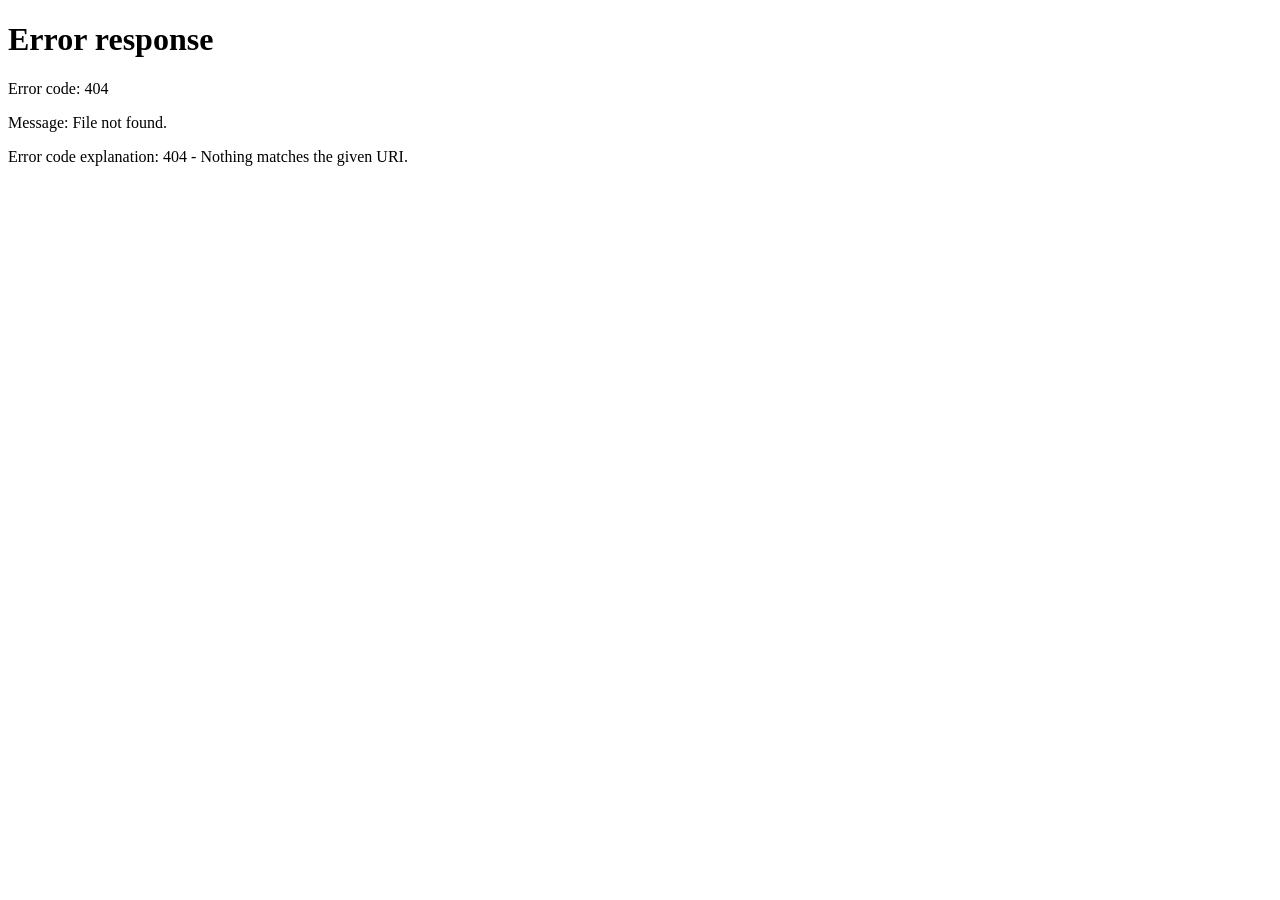
==== index.html @ 76b03b21 "Add files via upload" ====
<!DOCTYPE html>
<html lang="en">
<head>
  <meta charset="UTF-8" />
  <meta name="viewport" content="width=device-width, initial-scale=1.0" />
  <title>NeuroNudge — Predictive Wellness Tracking</title>
  <meta name="description" content="A calm daily wellness tracker that forecasts dips in mental well-being and nudges you with small, kind actions." />
  <link rel="stylesheet" href="/style.css" />
</head>
<body>
  <nav class="nav">
    <div class="brand">Neuro<span>Nudge</span></div>
    <div class="links">
      <a href="/login">Log in</a>
      <a href="/signup">Sign up</a>
    </div>
  </nav>

  <section class="hero">
    <h1>Small nudges. Steadier days.</h1>
    <p>
      NeuroNudge learns from your sleep, stress, screen time, and movement to
      forecast dips in well-being over the next 48 hours — and gently suggests
      what to do about them.
    </p>
    <div class="cta">
      <a class="btn" href="/signup">Start tracking</a>
      <a class="btn ghost" href="/login">I already have an account</a>
    </div>
  </section>

  <section class="features container">
    <div class="feature"><h3>Daily wellness log</h3><p>Four quick metrics, thirty seconds a day.</p></div>
    <div class="feature"><h3>Predictive engine</h3><p>A Decision Tree model flags likely dips before they happen.</p></div>
    <div class="feature"><h3>Smart nudges</h3><p>Kind, actionable suggestions tuned to your inputs.</p></div>
    <div class="feature"><h3>Private by design</h3><p>Your data is yours. Passwords are hashed, sessions are signed.</p></div>
  </section>

  <script src="/app.js"></script>
</body>
</html>
---- style.css ----
/* --------------------------------------------------------------------------
   NeuroNudge design system
   Calming palette: soft sage, muted sky-blue, warm off-white.
   No pure black/white, no harsh gradients — designed to be easy on the eyes.
   -------------------------------------------------------------------------- */
:root {
  --bg:            #f5f7f3;
  --surface:       #ffffff;
  --surface-alt:   #eef2ec;
  --border:        #dbe3d9;
  --text:          #2f3a33;
  --text-muted:    #6b7b6f;
  --primary:       #6ba292;   /* sage green */
  --primary-dark:  #4e8577;
  --accent:        #8fb8d1;   /* muted sky */
  --warning:       #d9a566;
  --danger:        #c97b7b;
  --radius:        14px;
  --shadow:        0 4px 20px rgba(60, 80, 65, 0.06);
  --font:          -apple-system, BlinkMacSystemFont, "Segoe UI", "Inter", sans-serif;
}

* { box-sizing: border-box; }
html, body { margin: 0; padding: 0; }
body {
  font-family: var(--font);
  background: var(--bg);
  color: var(--text);
  line-height: 1.55;
  -webkit-font-smoothing: antialiased;
}
a { color: var(--primary-dark); text-decoration: none; }
a:hover { text-decoration: underline; }

/* ---------- Layout ---------- */
.nav {
  display: flex; align-items: center; justify-content: space-between;
  padding: 18px 32px;
  background: var(--surface);
  border-bottom: 1px solid var(--border);
}
.nav .brand {
  font-weight: 700; font-size: 20px; letter-spacing: -0.01em;
  color: var(--primary-dark);
}
.nav .brand span { color: var(--accent); }
.nav .links a { margin-left: 20px; font-weight: 500; color: var(--text); }

.container { max-width: 1080px; margin: 0 auto; padding: 32px; }
.narrow    { max-width: 440px; margin: 60px auto; padding: 32px; }

/* ---------- Cards ---------- */
.card {
  background: var(--surface);
  border: 1px solid var(--border);
  border-radius: var(--radius);
  padding: 28px;
  box-shadow: var(--shadow);
}
.card + .card { margin-top: 20px; }
.card h2 { margin: 0 0 6px; font-size: 20px; }
.card p.sub { margin: 0 0 20px; color: var(--text-muted); font-size: 14px; }

/* ---------- Hero (landing) ---------- */
.hero {
  padding: 90px 32px 60px;
  text-align: center;
  background: linear-gradient(180deg, #eef4ef 0%, var(--bg) 100%);
}
.hero h1 {
  font-size: 44px; margin: 0 0 16px; letter-spacing: -0.02em;
  color: var(--primary-dark);
}
.hero p { font-size: 18px; color: var(--text-muted); max-width: 620px; margin: 0 auto 28px; }
.hero .cta { display: inline-flex; gap: 12px; }

.features {
  display: grid; gap: 20px; grid-template-columns: repeat(auto-fit, minmax(240px, 1fr));
  padding: 40px 32px;
}
.feature {
  background: var(--surface);
  border: 1px solid var(--border);
  border-radius: var(--radius);
  padding: 24px;
}
.feature h3 { margin: 0 0 8px; color: var(--primary-dark); }
.feature p  { margin: 0; color: var(--text-muted); font-size: 14px; }

/* ---------- Forms ---------- */
label {
  display: block; font-size: 13px; font-weight: 600;
  color: var(--text-muted); margin: 14px 0 6px;
  text-transform: uppercase; letter-spacing: 0.04em;
}
input, select {
  width: 100%; padding: 12px 14px;
  border: 1px solid var(--border); border-radius: 10px;
  background: var(--surface-alt); color: var(--text);
  font-size: 15px; font-family: inherit;
  transition: border-color 0.15s, background 0.15s;
}
input:focus, select:focus {
  outline: none;
  border-color: var(--primary);
  background: var(--surface);
}

.btn {
  display: inline-block; padding: 12px 22px;
  border: none; border-radius: 10px;
  background: var(--primary); color: #fff;
  font-size: 15px; font-weight: 600; cursor: pointer;
  transition: background 0.15s, transform 0.05s;
}
.btn:hover  { background: var(--primary-dark); }
.btn:active { transform: translateY(1px); }
.btn.ghost  { background: transparent; color: var(--primary-dark); border: 1px solid var(--border); }
.btn.full   { width: 100%; margin-top: 20px; }

/* ---------- Dashboard grid ---------- */
.grid {
  display: grid; gap: 20px;
  grid-template-columns: 1fr 1fr;
}
@media (max-width: 800px) { .grid { grid-template-columns: 1fr; } }

/* ---------- Nudges ---------- */
.risk-pill {
  display: inline-block; padding: 4px 12px; border-radius: 999px;
  font-size: 12px; font-weight: 600; text-transform: uppercase; letter-spacing: 0.05em;
}
.risk-low      { background: #dcece2; color: #386b56; }
.risk-moderate { background: #f4e6cf; color: #8a6021; }
.risk-high     { background: #f2d6d6; color: #8f3b3b; }

.nudge-list { list-style: none; padding: 0; margin: 16px 0 0; }
.nudge-list li {
  padding: 12px 14px; margin-bottom: 8px;
  background: var(--surface-alt);
  border-left: 3px solid var(--primary);
  border-radius: 8px;
  font-size: 14px;
}

/* ---------- Log history table ---------- */
table { width: 100%; border-collapse: collapse; margin-top: 12px; }
th, td { padding: 10px 12px; text-align: left; font-size: 14px; border-bottom: 1px solid var(--border); }
th { color: var(--text-muted); font-weight: 600; font-size: 12px; text-transform: uppercase; }

/* ---------- Toast ---------- */
.toast {
  position: fixed; bottom: 24px; right: 24px;
  padding: 12px 18px; border-radius: 10px;
  background: var(--primary-dark); color: #fff;
  box-shadow: var(--shadow);
  opacity: 0; transform: translateY(10px);
  transition: opacity 0.2s, transform 0.2s;
  pointer-events: none;
}
.toast.show { opacity: 1; transform: translateY(0); }
.toast.error { background: var(--danger); }

.muted { color: var(--text-muted); font-size: 14px; }
.center { text-align: center; }
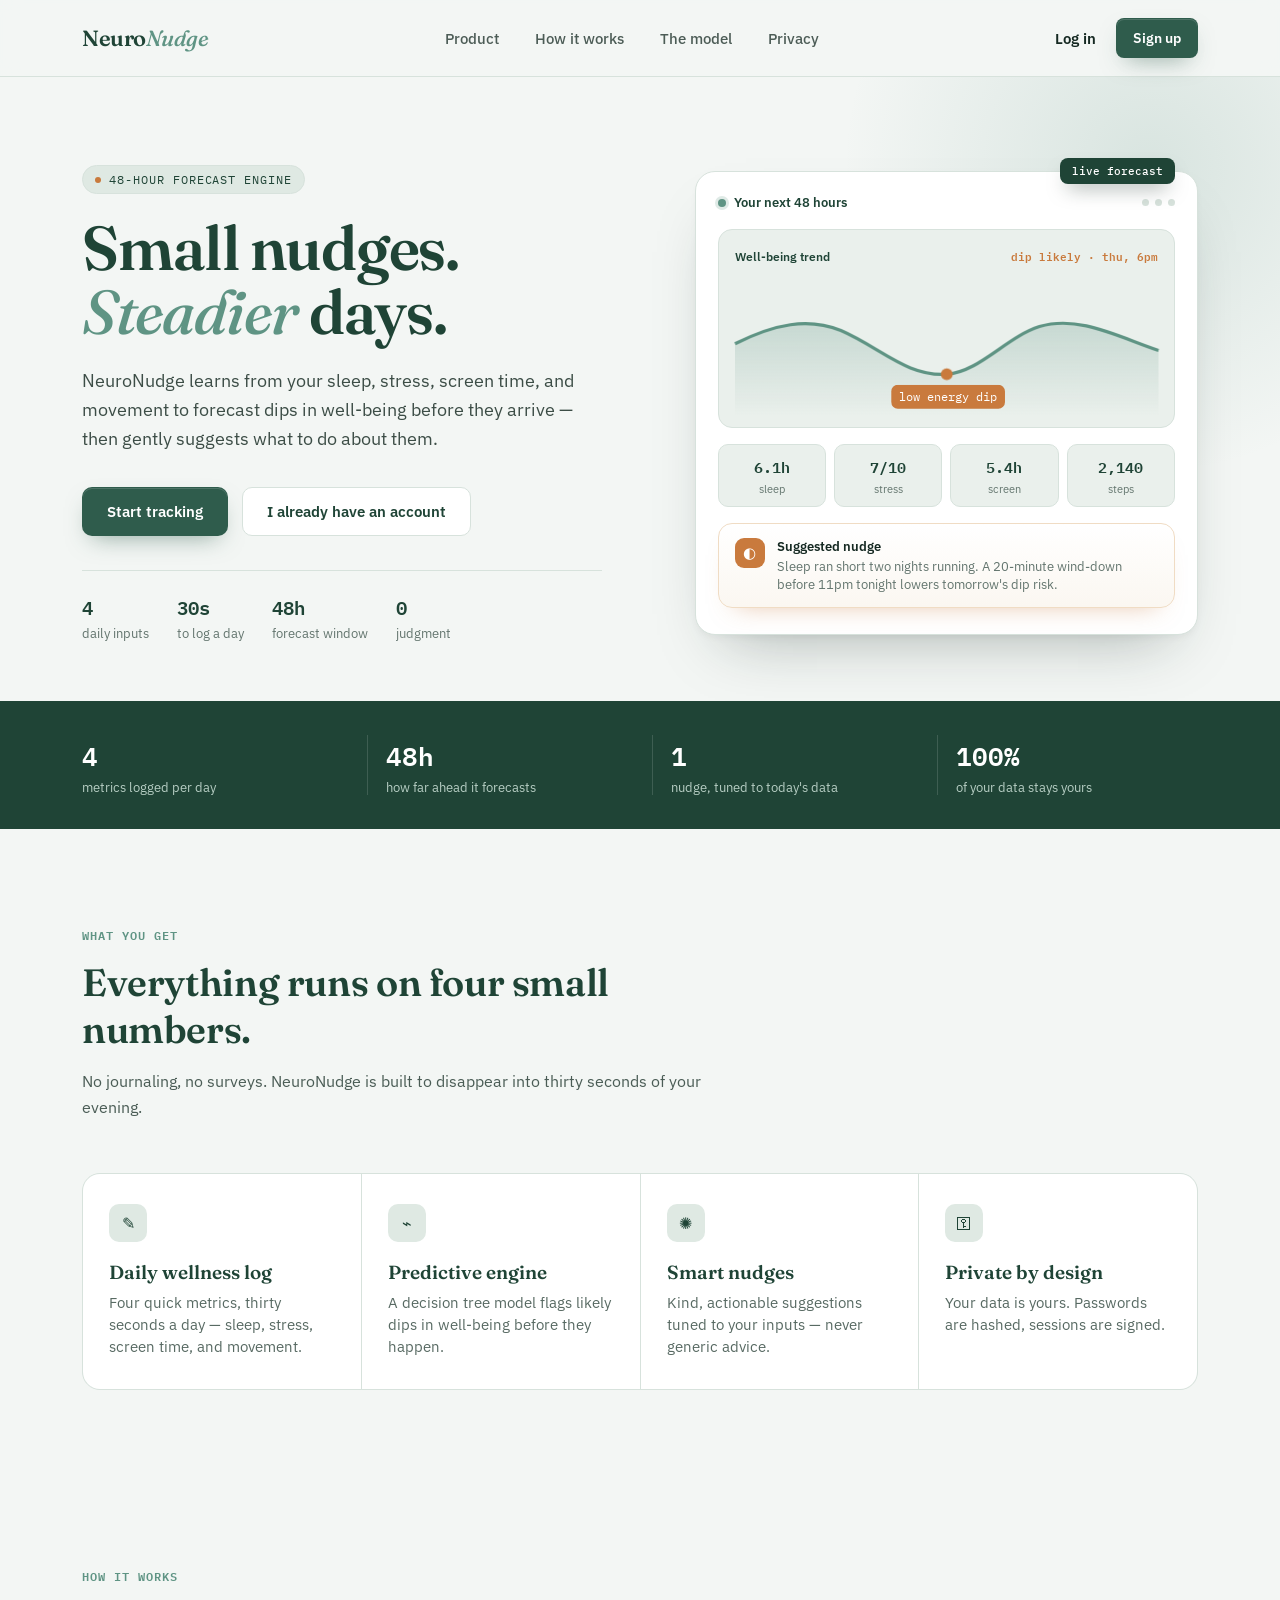
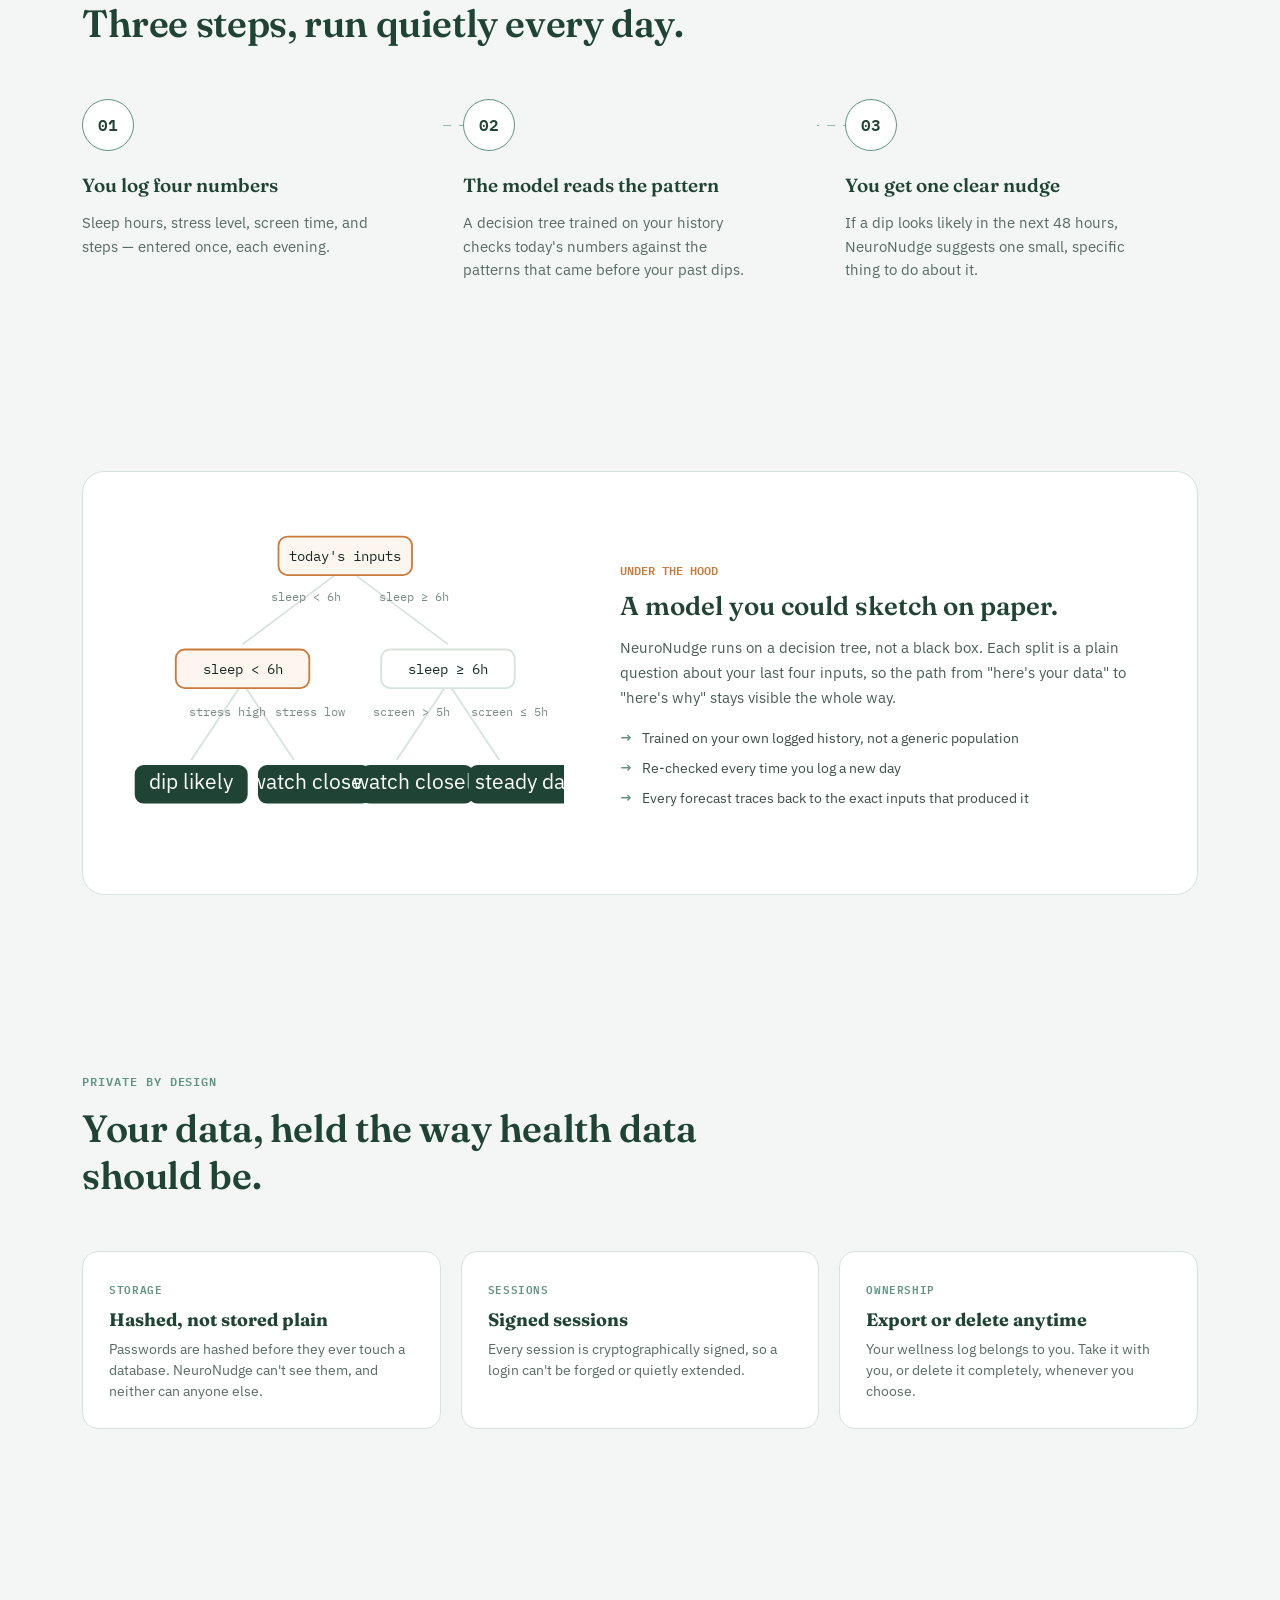
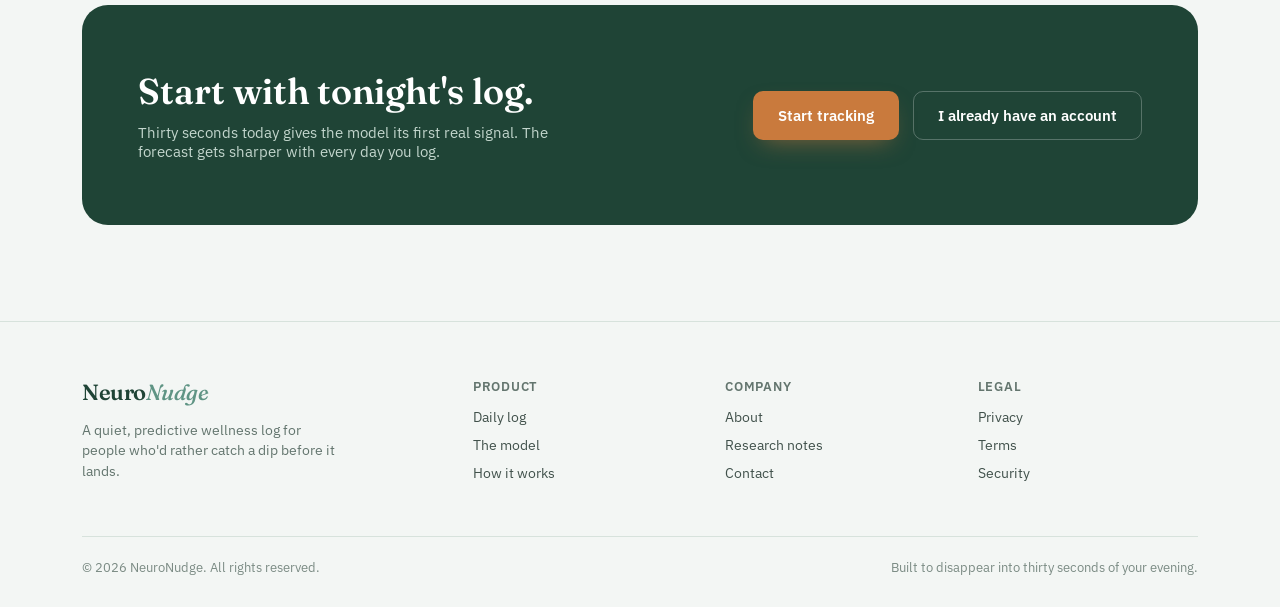
==== commit b71a5f29: "Update index.html" ====
--- a/index.html
+++ b/index.html
@@ -1,41 +1,626 @@
 <!DOCTYPE html>
 <html lang="en">
 <head>
-  <meta charset="UTF-8" />
-  <meta name="viewport" content="width=device-width, initial-scale=1.0" />
-  <title>NeuroNudge — Predictive Wellness Tracking</title>
-  <meta name="description" content="A calm daily wellness tracker that forecasts dips in mental well-being and nudges you with small, kind actions." />
-  <link rel="stylesheet" href="/style.css" />
+<meta charset="UTF-8" />
+<meta name="viewport" content="width=device-width, initial-scale=1.0" />
+<title>NeuroNudge — Predictive Wellness Tracking</title>
+<meta name="description" content="A calm daily wellness tracker that forecasts dips in mental well-being and nudges you with small, kind actions." />
+<link rel="preconnect" href="https://fonts.googleapis.com">
+<link href="https://fonts.googleapis.com/css2?family=Fraunces:ital,opsz,wght@0,9..144,400;0,9..144,500;0,9..144,600;0,9..144,700;1,9..144,500&family=IBM+Plex+Sans:wght@400;500;600;700&family=IBM+Plex+Mono:wght@400;500;600&display=swap" rel="stylesheet">
+<style>
+:root{
+  --ink:#152922;
+  --forest:#2f5c4c;
+  --forest-dark:#1f4436;
+  --sage:#5f9484;
+  --sage-soft:#8fb6a9;
+  --mist:#dfe9e3;
+  --paper:#f3f6f4;
+  --paper-deep:#eaf0ec;
+  --amber:#c97a3d;
+  --amber-soft:#f0dcc4;
+  --line:#d7e2dc;
+  --white:#ffffff;
+
+  --display: 'Fraunces', serif;
+  --body: 'IBM Plex Sans', sans-serif;
+  --mono: 'IBM Plex Mono', monospace;
+}
+
+*{box-sizing:border-box;}
+html{scroll-behavior:smooth;}
+body{
+  margin:0;
+  font-family:var(--body);
+  color:var(--ink);
+  background:var(--paper);
+  -webkit-font-smoothing:antialiased;
+}
+img,svg{display:block;max-width:100%;}
+a{color:inherit;text-decoration:none;}
+.container{max-width:1180px;margin:0 auto;padding:0 32px;}
+@media (max-width:640px){.container{padding:0 20px;}}
+
+/* ---------- NAV ---------- */
+.nav{
+  position:sticky;top:0;z-index:50;
+  background:rgba(243,246,244,0.86);
+  backdrop-filter:blur(10px);
+  border-bottom:1px solid var(--line);
+}
+.nav-inner{
+  max-width:1180px;margin:0 auto;padding:18px 32px;
+  display:flex;align-items:center;justify-content:space-between;
+}
+.brand{font-family:var(--display);font-weight:600;font-size:22px;letter-spacing:-0.02em;color:var(--forest-dark);}
+.brand span{color:var(--sage);font-style:italic;font-weight:500;}
+.nav-links{display:flex;align-items:center;gap:36px;}
+.nav-links a.link{font-size:14.5px;font-weight:500;color:var(--ink);opacity:0.75;transition:opacity .15s;}
+.nav-links a.link:hover{opacity:1;}
+.nav-cta{display:flex;align-items:center;gap:20px;}
+.nav-cta a.login{font-size:14.5px;font-weight:600;}
+@media (max-width:860px){.nav-links a.link{display:none;}}
+
+/* ---------- BUTTONS ---------- */
+.btn{
+  display:inline-flex;align-items:center;justify-content:center;gap:8px;
+  padding:14px 24px;border-radius:10px;
+  font-family:var(--body);font-weight:600;font-size:15px;
+  border:1px solid transparent;cursor:pointer;
+  transition:transform .15s ease, box-shadow .15s ease, background .15s ease;
+}
+.btn-primary{
+  background:var(--forest);color:var(--white);
+  box-shadow:0 1px 0 rgba(255,255,255,0.15) inset, 0 10px 24px -10px rgba(47,92,76,0.55);
+}
+.btn-primary:hover{transform:translateY(-1px);box-shadow:0 1px 0 rgba(255,255,255,0.15) inset, 0 14px 28px -10px rgba(47,92,76,0.6);}
+.btn-ghost{
+  background:var(--white);color:var(--forest-dark);border:1px solid var(--line);
+}
+.btn-ghost:hover{border-color:var(--sage);}
+.btn-sm{padding:10px 16px;font-size:13.5px;border-radius:8px;}
+
+/* ---------- HERO ---------- */
+.hero{
+  padding:88px 0 60px;
+  position:relative;
+  overflow:hidden;
+}
+.hero::before{
+  content:"";
+  position:absolute;top:-220px;right:-180px;width:620px;height:620px;
+  background:radial-gradient(circle, rgba(95,148,132,0.18), transparent 70%);
+  z-index:0;
+}
+.hero-grid{
+  position:relative;z-index:1;
+  display:grid;grid-template-columns:1.05fr 0.95fr;gap:56px;align-items:center;
+}
+@media (max-width:960px){.hero-grid{grid-template-columns:1fr;}}
+
+.eyebrow{
+  display:inline-flex;align-items:center;gap:8px;
+  font-family:var(--mono);font-size:12px;letter-spacing:0.08em;text-transform:uppercase;
+  color:var(--forest-dark);background:var(--mist);
+  border:1px solid var(--line);padding:6px 12px;border-radius:100px;
+  margin-bottom:22px;
+}
+.eyebrow .dot{width:6px;height:6px;border-radius:50%;background:var(--amber);}
+
+h1.headline{
+  font-family:var(--display);
+  font-size:clamp(40px, 5.4vw, 62px);
+  line-height:1.04;
+  font-weight:600;
+  letter-spacing:-0.02em;
+  margin:0 0 22px;
+  color:var(--forest-dark);
+}
+h1.headline em{font-style:italic;font-weight:500;color:var(--sage);}
+
+.hero p.lede{
+  font-size:18px;line-height:1.6;color:#3c4d46;
+  max-width:520px;margin:0 0 34px;
+}
+
+.cta-row{display:flex;gap:14px;flex-wrap:wrap;margin-bottom:34px;}
+
+.trust-row{display:flex;gap:28px;flex-wrap:wrap;padding-top:22px;border-top:1px solid var(--line);max-width:520px;}
+.trust-item{display:flex;flex-direction:column;gap:2px;}
+.trust-item .num{font-family:var(--mono);font-weight:600;font-size:19px;color:var(--forest-dark);}
+.trust-item .label{font-size:12.5px;color:#63756e;}
+
+/* ---------- HERO DASHBOARD MOCKUP ---------- */
+.mock-wrap{position:relative;z-index:1;}
+.mock-card{
+  background:var(--white);
+  border:1px solid var(--line);
+  border-radius:20px;
+  box-shadow:0 30px 60px -30px rgba(21,41,34,0.35), 0 4px 10px -4px rgba(21,41,34,0.08);
+  padding:22px 22px 26px;
+  position:relative;
+}
+.mock-topbar{display:flex;align-items:center;justify-content:space-between;margin-bottom:18px;}
+.mock-title{font-size:13px;font-weight:600;color:var(--forest-dark);display:flex;align-items:center;gap:8px;}
+.mock-title .ring{width:8px;height:8px;border-radius:50%;background:var(--sage);box-shadow:0 0 0 3px rgba(95,148,132,0.2);}
+.mock-window-dots{display:flex;gap:6px;}
+.mock-window-dots span{width:7px;height:7px;border-radius:50%;background:var(--line);}
+
+.chart-box{
+  background:var(--paper-deep);
+  border:1px solid var(--line);
+  border-radius:14px;
+  padding:16px 16px 10px;
+  margin-bottom:16px;
+}
+.chart-label-row{display:flex;justify-content:space-between;align-items:baseline;margin-bottom:6px;}
+.chart-label-row .t{font-size:12px;font-weight:600;color:var(--forest-dark);}
+.chart-label-row .m{font-family:var(--mono);font-size:11px;color:var(--amber);font-weight:600;}
+.chart-svg{width:100%;height:auto;overflow:visible;}
+.wave-path{
+  fill:none;stroke:var(--sage);stroke-width:2.4;
+  stroke-dasharray:600;stroke-dashoffset:600;
+  animation:draw 1.8s ease forwards .3s;
+}
+.wave-fill{opacity:0;animation:fadein .6s ease forwards 1.6s;}
+.dip-marker circle{fill:var(--amber);}
+.dip-marker{opacity:0;animation:fadein .5s ease forwards 1.9s;}
+.dip-tooltip{opacity:0;animation:fadein .5s ease forwards 2.2s;}
+@keyframes draw{to{stroke-dashoffset:0;}}
+@keyframes fadein{to{opacity:1;}}
+@media (prefers-reduced-motion: reduce){
+  .wave-path{stroke-dasharray:none;stroke-dashoffset:0;animation:none;}
+  .wave-fill,.dip-marker,.dip-tooltip{opacity:1;animation:none;}
+}
+
+.metric-grid{display:grid;grid-template-columns:repeat(4,1fr);gap:8px;margin-bottom:16px;}
+.metric{
+  background:var(--paper-deep);border:1px solid var(--line);border-radius:10px;
+  padding:10px 8px;text-align:center;
+}
+.metric .v{font-family:var(--mono);font-weight:600;font-size:15px;color:var(--forest-dark);}
+.metric .k{font-size:10.5px;color:#63756e;margin-top:2px;}
+
+.nudge-pop{
+  display:flex;gap:12px;align-items:flex-start;
+  background:linear-gradient(180deg, #fff, #fbf7f1);
+  border:1px solid var(--amber-soft);
+  border-radius:14px;padding:14px 16px;
+  box-shadow:0 14px 26px -18px rgba(201,122,61,0.5);
+}
+.nudge-icon{
+  width:30px;height:30px;border-radius:9px;background:var(--amber);flex:none;
+  display:flex;align-items:center;justify-content:center;color:#fff;font-size:15px;
+}
+.nudge-copy .t{font-size:13px;font-weight:600;color:var(--ink);margin-bottom:2px;}
+.nudge-copy .d{font-size:12.5px;color:#63756e;line-height:1.45;}
+
+.mock-float-tag{
+  position:absolute;top:-14px;right:22px;
+  background:var(--forest-dark);color:#fff;
+  font-family:var(--mono);font-size:11px;font-weight:500;
+  padding:6px 12px;border-radius:8px;
+  box-shadow:0 10px 20px -8px rgba(21,41,34,0.5);
+}
+
+/* ---------- STAT STRIP ---------- */
+.strip{background:var(--forest-dark);color:#eef4f1;padding:34px 0;}
+.strip-grid{display:grid;grid-template-columns:repeat(4,1fr);gap:24px;}
+@media (max-width:760px){.strip-grid{grid-template-columns:repeat(2,1fr);row-gap:28px;}}
+.strip-item{border-left:1px solid rgba(255,255,255,0.14);padding-left:18px;}
+.strip-item:first-child{border-left:none;padding-left:0;}
+@media (max-width:760px){.strip-item{border-left:none;padding-left:0;}}
+.strip-item .v{font-family:var(--mono);font-size:26px;font-weight:600;color:#fff;}
+.strip-item .k{font-size:12.5px;color:#b7cec4;margin-top:4px;}
+
+/* ---------- SECTION HEADERS ---------- */
+.section{padding:96px 0;}
+.section-tight{padding:80px 0;}
+.section-head{max-width:640px;margin-bottom:52px;}
+.section-eyebrow{
+  font-family:var(--mono);font-size:12px;letter-spacing:0.08em;text-transform:uppercase;
+  color:var(--sage);font-weight:600;margin-bottom:14px;display:block;
+}
+.section-title{
+  font-family:var(--display);font-size:clamp(28px,3.4vw,38px);
+  font-weight:600;letter-spacing:-0.01em;color:var(--forest-dark);margin:0 0 14px;
+}
+.section-sub{font-size:16px;line-height:1.6;color:#4a5c55;}
+
+/* ---------- FEATURES ---------- */
+.feature-grid{display:grid;grid-template-columns:repeat(4,1fr);gap:1px;background:var(--line);border:1px solid var(--line);border-radius:18px;overflow:hidden;}
+@media (max-width:900px){.feature-grid{grid-template-columns:repeat(2,1fr);}}
+@media (max-width:560px){.feature-grid{grid-template-columns:1fr;}}
+.feature{
+  background:var(--white);padding:30px 26px;
+  transition:background .18s ease;
+}
+.feature:hover{background:var(--paper-deep);}
+.feature .ico{
+  width:38px;height:38px;border-radius:10px;background:var(--mist);
+  display:flex;align-items:center;justify-content:center;margin-bottom:18px;
+  color:var(--forest-dark);
+}
+.feature h3{font-family:var(--display);font-size:19px;font-weight:600;margin:0 0 8px;color:var(--forest-dark);}
+.feature p{font-size:14.5px;line-height:1.55;color:#586a63;margin:0;}
+
+/* ---------- HOW IT WORKS ---------- */
+.flow{position:relative;}
+.flow-row{display:grid;grid-template-columns:repeat(3,1fr);gap:28px;position:relative;}
+@media (max-width:860px){.flow-row{grid-template-columns:1fr;}}
+.flow-row::before{
+  content:"";position:absolute;top:26px;left:8%;right:8%;height:1px;
+  background:repeating-linear-gradient(to right, var(--sage-soft) 0 8px, transparent 8px 16px);
+}
+@media (max-width:860px){.flow-row::before{display:none;}}
+.flow-step{position:relative;background:var(--paper);}
+.flow-num{
+  width:52px;height:52px;border-radius:50%;background:var(--white);border:1.5px solid var(--sage);
+  display:flex;align-items:center;justify-content:center;
+  font-family:var(--mono);font-weight:600;color:var(--forest-dark);font-size:16px;
+  margin-bottom:22px;position:relative;z-index:1;
+}
+.flow-step h4{font-family:var(--display);font-size:19px;font-weight:600;margin:0 0 8px;color:var(--forest-dark);}
+.flow-step p{font-size:14.5px;line-height:1.6;color:#586a63;max-width:300px;}
+
+/* ---------- MODEL / DECISION TREE ---------- */
+.model-block{
+  display:grid;grid-template-columns:0.9fr 1.1fr;gap:56px;align-items:center;
+  background:var(--white);border:1px solid var(--line);border-radius:22px;
+  padding:44px;
+}
+@media (max-width:900px){.model-block{grid-template-columns:1fr;padding:32px;}}
+.tree-svg{width:100%;height:auto;}
+.tree-node rect{fill:var(--white);stroke:var(--line);stroke-width:1.4;}
+.tree-node.active rect{stroke:var(--amber);fill:#fdf6ee;}
+.tree-node text{font-family:var(--mono);font-size:11px;fill:var(--ink);}
+.tree-leaf rect{fill:var(--forest-dark);}
+.tree-leaf text{fill:#fff;}
+.tree-edge{stroke:var(--line);stroke-width:1.4;fill:none;}
+.tree-edge-label{font-family:var(--mono);font-size:9.5px;fill:#7b8b84;}
+
+.model-copy .label-line{font-family:var(--mono);font-size:12px;color:var(--amber);font-weight:600;margin-bottom:10px;}
+.model-copy h3{font-family:var(--display);font-size:26px;font-weight:600;margin:0 0 14px;color:var(--forest-dark);}
+.model-copy p{font-size:15px;line-height:1.65;color:#4a5c55;margin:0 0 18px;}
+.model-list{list-style:none;margin:0;padding:0;display:flex;flex-direction:column;gap:12px;}
+.model-list li{display:flex;gap:10px;font-size:14px;color:#3c4d46;}
+.model-list li::before{content:"→";color:var(--sage);font-weight:600;}
+
+/* ---------- PRIVACY ---------- */
+.privacy-grid{display:grid;grid-template-columns:repeat(3,1fr);gap:20px;}
+@media (max-width:860px){.privacy-grid{grid-template-columns:1fr;}}
+.privacy-card{
+  border:1px solid var(--line);border-radius:16px;padding:26px;background:var(--white);
+  position:relative;
+}
+.privacy-card .tag{
+  font-family:var(--mono);font-size:10.5px;letter-spacing:0.06em;text-transform:uppercase;
+  color:var(--sage);font-weight:600;
+}
+.privacy-card h4{font-family:var(--display);font-size:18px;margin:10px 0 8px;color:var(--forest-dark);}
+.privacy-card p{font-size:13.5px;line-height:1.55;color:#586a63;margin:0;}
+
+/* ---------- FINAL CTA ---------- */
+.final-cta{
+  background:var(--forest-dark);
+  border-radius:26px;
+  padding:64px 56px;
+  display:flex;align-items:center;justify-content:space-between;gap:40px;
+  color:#fff;
+}
+@media (max-width:760px){.final-cta{flex-direction:column;text-align:center;padding:44px 28px;}}
+.final-cta h2{font-family:var(--display);font-size:clamp(26px,3.6vw,36px);font-weight:600;margin:0 0 10px;}
+.final-cta p{color:#c3d6cd;font-size:15px;max-width:420px;margin:0;}
+.final-cta .btn-primary{background:var(--amber);box-shadow:0 10px 24px -10px rgba(201,122,61,0.6);}
+.final-cta .btn-ghost{background:transparent;color:#fff;border-color:rgba(255,255,255,0.25);}
+
+/* ---------- FOOTER ---------- */
+footer{border-top:1px solid var(--line);padding:56px 0 32px;}
+.footer-grid{display:grid;grid-template-columns:1.4fr repeat(3,0.86fr);gap:32px;margin-bottom:40px;}
+@media (max-width:760px){.footer-grid{grid-template-columns:1fr 1fr;}}
+.footer-brand .brand{margin-bottom:12px;}
+.footer-brand p{font-size:13.5px;color:#63756e;max-width:260px;line-height:1.55;}
+.footer-col h5{font-size:12.5px;text-transform:uppercase;letter-spacing:0.06em;color:#63756e;margin:0 0 14px;font-weight:600;}
+.footer-col a{display:block;font-size:13.5px;color:var(--ink);opacity:0.8;margin-bottom:10px;}
+.footer-col a:hover{opacity:1;}
+.footer-bottom{
+  display:flex;justify-content:space-between;align-items:center;
+  border-top:1px solid var(--line);padding-top:22px;font-size:12.5px;color:#7b8b84;
+}
+@media (max-width:600px){.footer-bottom{flex-direction:column;gap:10px;}}
+
+/* focus states */
+a:focus-visible, button:focus-visible{outline:2px solid var(--sage);outline-offset:2px;}
+</style>
 </head>
 <body>
-  <nav class="nav">
+
+<nav class="nav">
+  <div class="nav-inner">
     <div class="brand">Neuro<span>Nudge</span></div>
-    <div class="links">
-      <a href="/login">Log in</a>
-      <a href="/signup">Sign up</a>
-    </div>
-  </nav>
-
-  <section class="hero">
-    <h1>Small nudges. Steadier days.</h1>
-    <p>
-      NeuroNudge learns from your sleep, stress, screen time, and movement to
-      forecast dips in well-being over the next 48 hours — and gently suggests
-      what to do about them.
-    </p>
-    <div class="cta">
-      <a class="btn" href="/signup">Start tracking</a>
-      <a class="btn ghost" href="/login">I already have an account</a>
-    </div>
-  </section>
-
-  <section class="features container">
-    <div class="feature"><h3>Daily wellness log</h3><p>Four quick metrics, thirty seconds a day.</p></div>
-    <div class="feature"><h3>Predictive engine</h3><p>A Decision Tree model flags likely dips before they happen.</p></div>
-    <div class="feature"><h3>Smart nudges</h3><p>Kind, actionable suggestions tuned to your inputs.</p></div>
-    <div class="feature"><h3>Private by design</h3><p>Your data is yours. Passwords are hashed, sessions are signed.</p></div>
-  </section>
-
-  <script src="/app.js"></script>
+    <div class="nav-links">
+      <a class="link" href="#product">Product</a>
+      <a class="link" href="#how">How it works</a>
+      <a class="link" href="#model">The model</a>
+      <a class="link" href="#privacy">Privacy</a>
+    </div>
+    <div class="nav-cta">
+      <a class="login" href="/login">Log in</a>
+      <a class="btn btn-primary btn-sm" href="/signup">Sign up</a>
+    </div>
+  </div>
+</nav>
+
+<section class="hero" id="product">
+  <div class="container hero-grid">
+    <div>
+      <div class="eyebrow"><span class="dot"></span> 48-hour forecast engine</div>
+      <h1 class="headline">Small nudges. <em>Steadier</em> days.</h1>
+      <p class="lede">NeuroNudge learns from your sleep, stress, screen time, and movement to forecast dips in well-being before they arrive — then gently suggests what to do about them.</p>
+      <div class="cta-row">
+        <a class="btn btn-primary" href="/signup">Start tracking</a>
+        <a class="btn btn-ghost" href="/login">I already have an account</a>
+      </div>
+      <div class="trust-row">
+        <div class="trust-item"><span class="num">4</span><span class="label">daily inputs</span></div>
+        <div class="trust-item"><span class="num">30s</span><span class="label">to log a day</span></div>
+        <div class="trust-item"><span class="num">48h</span><span class="label">forecast window</span></div>
+        <div class="trust-item"><span class="num">0</span><span class="label">judgment</span></div>
+      </div>
+    </div>
+
+    <div class="mock-wrap">
+      <div class="mock-card">
+        <span class="mock-float-tag">live forecast</span>
+        <div class="mock-topbar">
+          <div class="mock-title"><span class="ring"></span> Your next 48 hours</div>
+          <div class="mock-window-dots"><span></span><span></span><span></span></div>
+        </div>
+
+        <div class="chart-box">
+          <div class="chart-label-row">
+            <span class="t">Well-being trend</span>
+            <span class="m">dip likely · thu, 6pm</span>
+          </div>
+          <svg class="chart-svg" viewBox="0 0 320 110" xmlns="http://www.w3.org/2000/svg">
+            <defs>
+              <linearGradient id="waveGrad" x1="0" y1="0" x2="0" y2="1">
+                <stop offset="0%" stop-color="#5f9484" stop-opacity="0.25"/>
+                <stop offset="100%" stop-color="#5f9484" stop-opacity="0"/>
+              </linearGradient>
+            </defs>
+            <path class="wave-fill" d="M0,55 C30,40 55,35 80,45 C110,58 130,80 160,78 C185,76 205,50 230,42 C260,33 290,50 320,60 L320,110 L0,110 Z" fill="url(#waveGrad)"/>
+            <path class="wave-path" d="M0,55 C30,40 55,35 80,45 C110,58 130,80 160,78 C185,76 205,50 230,42 C260,33 290,50 320,60" />
+            <g class="dip-marker">
+              <circle cx="160" cy="78" r="4.5"/>
+            </g>
+            <g class="dip-tooltip">
+              <rect x="118" y="86" width="86" height="18" rx="5" fill="#c97a3d"/>
+              <text x="161" y="98.5" text-anchor="middle" font-family="IBM Plex Mono" font-size="9" fill="#fff">low energy dip</text>
+            </g>
+          </svg>
+        </div>
+
+        <div class="metric-grid">
+          <div class="metric"><div class="v">6.1h</div><div class="k">sleep</div></div>
+          <div class="metric"><div class="v">7/10</div><div class="k">stress</div></div>
+          <div class="metric"><div class="v">5.4h</div><div class="k">screen</div></div>
+          <div class="metric"><div class="v">2,140</div><div class="k">steps</div></div>
+        </div>
+
+        <div class="nudge-pop">
+          <div class="nudge-icon">◐</div>
+          <div class="nudge-copy">
+            <div class="t">Suggested nudge</div>
+            <div class="d">Sleep ran short two nights running. A 20-minute wind-down before 11pm tonight lowers tomorrow's dip risk.</div>
+          </div>
+        </div>
+      </div>
+    </div>
+  </div>
+</section>
+
+<div class="strip">
+  <div class="container strip-grid">
+    <div class="strip-item"><div class="v">4</div><div class="k">metrics logged per day</div></div>
+    <div class="strip-item"><div class="v">48h</div><div class="k">how far ahead it forecasts</div></div>
+    <div class="strip-item"><div class="v">1</div><div class="k">nudge, tuned to today's data</div></div>
+    <div class="strip-item"><div class="v">100%</div><div class="k">of your data stays yours</div></div>
+  </div>
+</div>
+
+<section class="section">
+  <div class="container">
+    <div class="section-head">
+      <span class="section-eyebrow">What you get</span>
+      <h2 class="section-title">Everything runs on four small numbers.</h2>
+      <p class="section-sub">No journaling, no surveys. NeuroNudge is built to disappear into thirty seconds of your evening.</p>
+    </div>
+    <div class="feature-grid">
+      <div class="feature">
+        <div class="ico">✎</div>
+        <h3>Daily wellness log</h3>
+        <p>Four quick metrics, thirty seconds a day — sleep, stress, screen time, and movement.</p>
+      </div>
+      <div class="feature">
+        <div class="ico">⌁</div>
+        <h3>Predictive engine</h3>
+        <p>A decision tree model flags likely dips in well-being before they happen.</p>
+      </div>
+      <div class="feature">
+        <div class="ico">✺</div>
+        <h3>Smart nudges</h3>
+        <p>Kind, actionable suggestions tuned to your inputs — never generic advice.</p>
+      </div>
+      <div class="feature">
+        <div class="ico">⚿</div>
+        <h3>Private by design</h3>
+        <p>Your data is yours. Passwords are hashed, sessions are signed.</p>
+      </div>
+    </div>
+  </div>
+</section>
+
+<section class="section-tight" id="how">
+  <div class="container">
+    <div class="section-head">
+      <span class="section-eyebrow">How it works</span>
+      <h2 class="section-title">Three steps, run quietly every day.</h2>
+    </div>
+    <div class="flow flow-row">
+      <div class="flow-step">
+        <div class="flow-num">01</div>
+        <h4>You log four numbers</h4>
+        <p>Sleep hours, stress level, screen time, and steps — entered once, each evening.</p>
+      </div>
+      <div class="flow-step">
+        <div class="flow-num">02</div>
+        <h4>The model reads the pattern</h4>
+        <p>A decision tree trained on your history checks today's numbers against the patterns that came before your past dips.</p>
+      </div>
+      <div class="flow-step">
+        <div class="flow-num">03</div>
+        <h4>You get one clear nudge</h4>
+        <p>If a dip looks likely in the next 48 hours, NeuroNudge suggests one small, specific thing to do about it.</p>
+      </div>
+    </div>
+  </div>
+</section>
+
+<section class="section" id="model">
+  <div class="container">
+    <div class="model-block">
+      <svg class="tree-svg" viewBox="0 0 340 260" xmlns="http://www.w3.org/2000/svg">
+        <path class="tree-edge" d="M170,40 L90,100"/>
+        <path class="tree-edge" d="M170,40 L250,100"/>
+        <path class="tree-edge" d="M90,130 L50,190"/>
+        <path class="tree-edge" d="M90,130 L130,190"/>
+        <path class="tree-edge" d="M250,130 L210,190"/>
+        <path class="tree-edge" d="M250,130 L290,190"/>
+        <text class="tree-edge-label" x="112" y="66">sleep &lt; 6h</text>
+        <text class="tree-edge-label" x="196" y="66">sleep ≥ 6h</text>
+        <text class="tree-edge-label" x="48" y="156">stress high</text>
+        <text class="tree-edge-label" x="115" y="156">stress low</text>
+        <text class="tree-edge-label" x="192" y="156">screen &gt; 5h</text>
+        <text class="tree-edge-label" x="268" y="156">screen ≤ 5h</text>
+
+        <g class="tree-node active">
+          <rect x="118" y="16" width="104" height="30" rx="7"/>
+          <text x="170" y="35" text-anchor="middle">today's inputs</text>
+        </g>
+        <g class="tree-node active">
+          <rect x="38" y="104" width="104" height="30" rx="7"/>
+          <text x="90" y="123" text-anchor="middle">sleep &lt; 6h</text>
+        </g>
+        <g class="tree-node">
+          <rect x="198" y="104" width="104" height="30" rx="7"/>
+          <text x="250" y="123" text-anchor="middle">sleep ≥ 6h</text>
+        </g>
+        <g class="tree-leaf">
+          <rect x="6" y="194" width="88" height="30" rx="7"/>
+          <text x="50" y="213" text-anchor="middle">dip likely</text>
+        </g>
+        <g class="tree-leaf">
+          <rect x="102" y="194" width="88" height="30" rx="7" fill="#8fb6a9"/>
+          <text x="146" y="213" text-anchor="middle">watch closely</text>
+        </g>
+        <g class="tree-leaf">
+          <rect x="182" y="194" width="88" height="30" rx="7" fill="#8fb6a9"/>
+          <text x="226" y="213" text-anchor="middle">watch closely</text>
+        </g>
+        <g class="tree-leaf">
+          <rect x="266" y="194" width="88" height="30" rx="7"/>
+          <text x="310" y="213" text-anchor="middle">steady day</text>
+        </g>
+      </svg>
+
+      <div class="model-copy">
+        <div class="label-line">UNDER THE HOOD</div>
+        <h3>A model you could sketch on paper.</h3>
+        <p>NeuroNudge runs on a decision tree, not a black box. Each split is a plain question about your last four inputs, so the path from "here's your data" to "here's why" stays visible the whole way.</p>
+        <ul class="model-list">
+          <li>Trained on your own logged history, not a generic population</li>
+          <li>Re-checked every time you log a new day</li>
+          <li>Every forecast traces back to the exact inputs that produced it</li>
+        </ul>
+      </div>
+    </div>
+  </div>
+</section>
+
+<section class="section-tight" id="privacy">
+  <div class="container">
+    <div class="section-head">
+      <span class="section-eyebrow">Private by design</span>
+      <h2 class="section-title">Your data, held the way health data should be.</h2>
+    </div>
+    <div class="privacy-grid">
+      <div class="privacy-card">
+        <span class="tag">Storage</span>
+        <h4>Hashed, not stored plain</h4>
+        <p>Passwords are hashed before they ever touch a database. NeuroNudge can't see them, and neither can anyone else.</p>
+      </div>
+      <div class="privacy-card">
+        <span class="tag">Sessions</span>
+        <h4>Signed sessions</h4>
+        <p>Every session is cryptographically signed, so a login can't be forged or quietly extended.</p>
+      </div>
+      <div class="privacy-card">
+        <span class="tag">Ownership</span>
+        <h4>Export or delete anytime</h4>
+        <p>Your wellness log belongs to you. Take it with you, or delete it completely, whenever you choose.</p>
+      </div>
+    </div>
+  </div>
+</section>
+
+<section class="section">
+  <div class="container">
+    <div class="final-cta">
+      <div>
+        <h2>Start with tonight's log.</h2>
+        <p>Thirty seconds today gives the model its first real signal. The forecast gets sharper with every day you log.</p>
+      </div>
+      <div class="cta-row" style="margin:0;">
+        <a class="btn btn-primary" href="/signup">Start tracking</a>
+        <a class="btn btn-ghost" href="/login">I already have an account</a>
+      </div>
+    </div>
+  </div>
+</section>
+
+<footer>
+  <div class="container">
+    <div class="footer-grid">
+      <div class="footer-brand">
+        <div class="brand">Neuro<span>Nudge</span></div>
+        <p>A quiet, predictive wellness log for people who'd rather catch a dip before it lands.</p>
+      </div>
+      <div class="footer-col">
+        <h5>Product</h5>
+        <a href="#product">Daily log</a>
+        <a href="#model">The model</a>
+        <a href="#how">How it works</a>
+      </div>
+      <div class="footer-col">
+        <h5>Company</h5>
+        <a href="#">About</a>
+        <a href="#">Research notes</a>
+        <a href="#">Contact</a>
+      </div>
+      <div class="footer-col">
+        <h5>Legal</h5>
+        <a href="#privacy">Privacy</a>
+        <a href="#">Terms</a>
+        <a href="#">Security</a>
+      </div>
+    </div>
+    <div class="footer-bottom">
+      <span>© 2026 NeuroNudge. All rights reserved.</span>
+      <span>Built to disappear into thirty seconds of your evening.</span>
+    </div>
+  </div>
+</footer>
+
 </body>
 </html>
